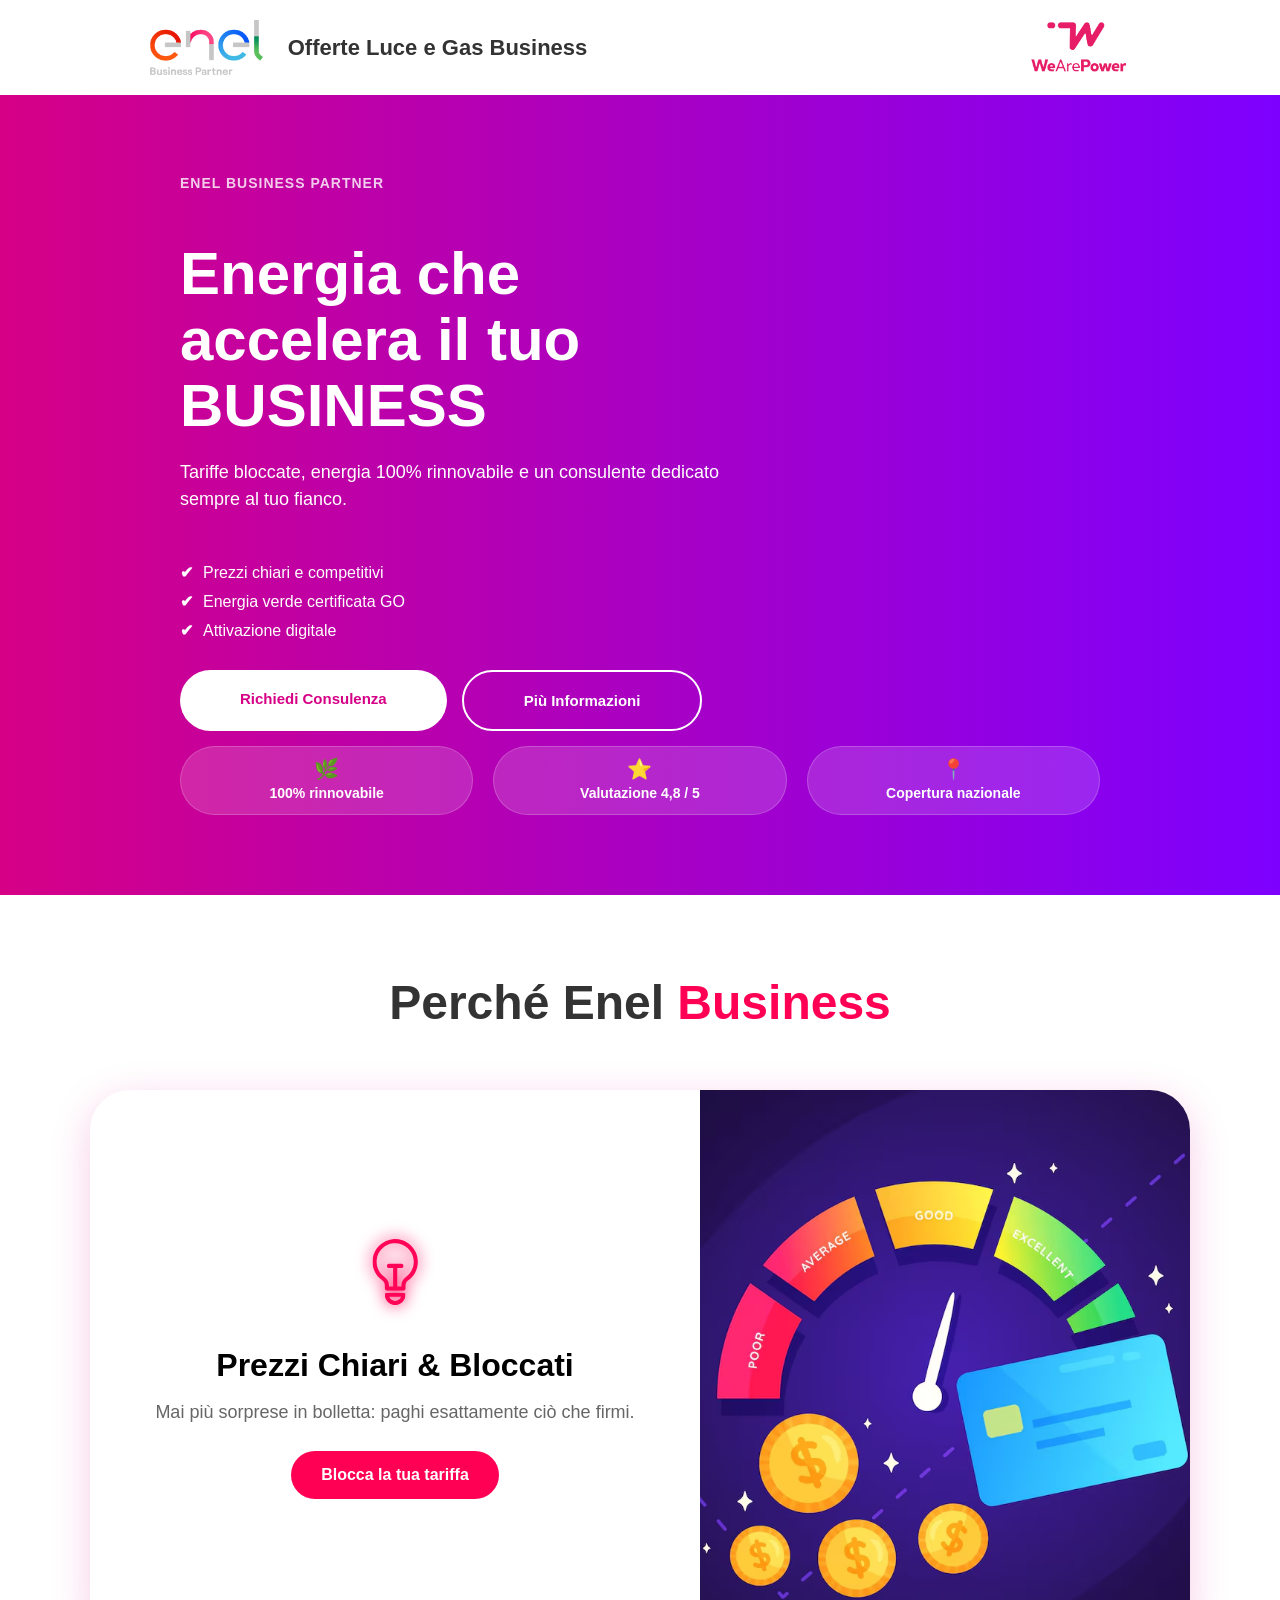
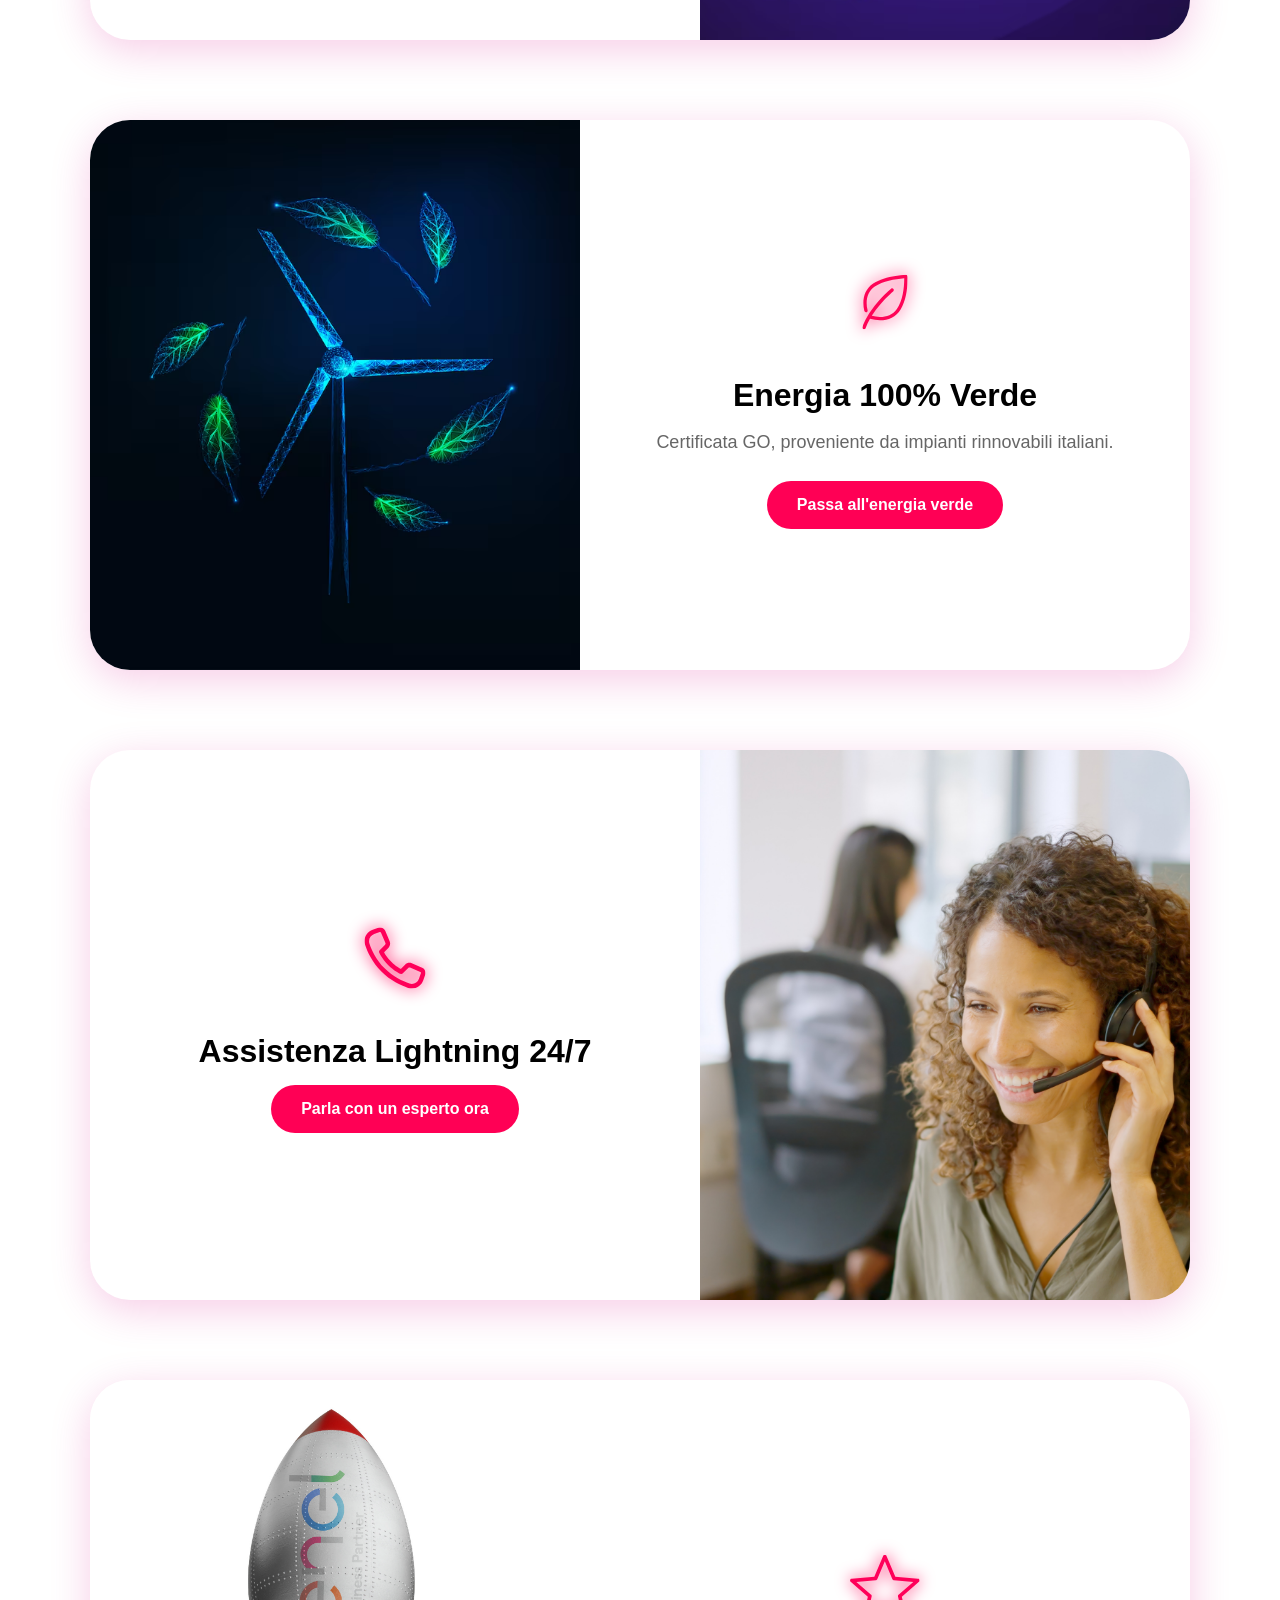
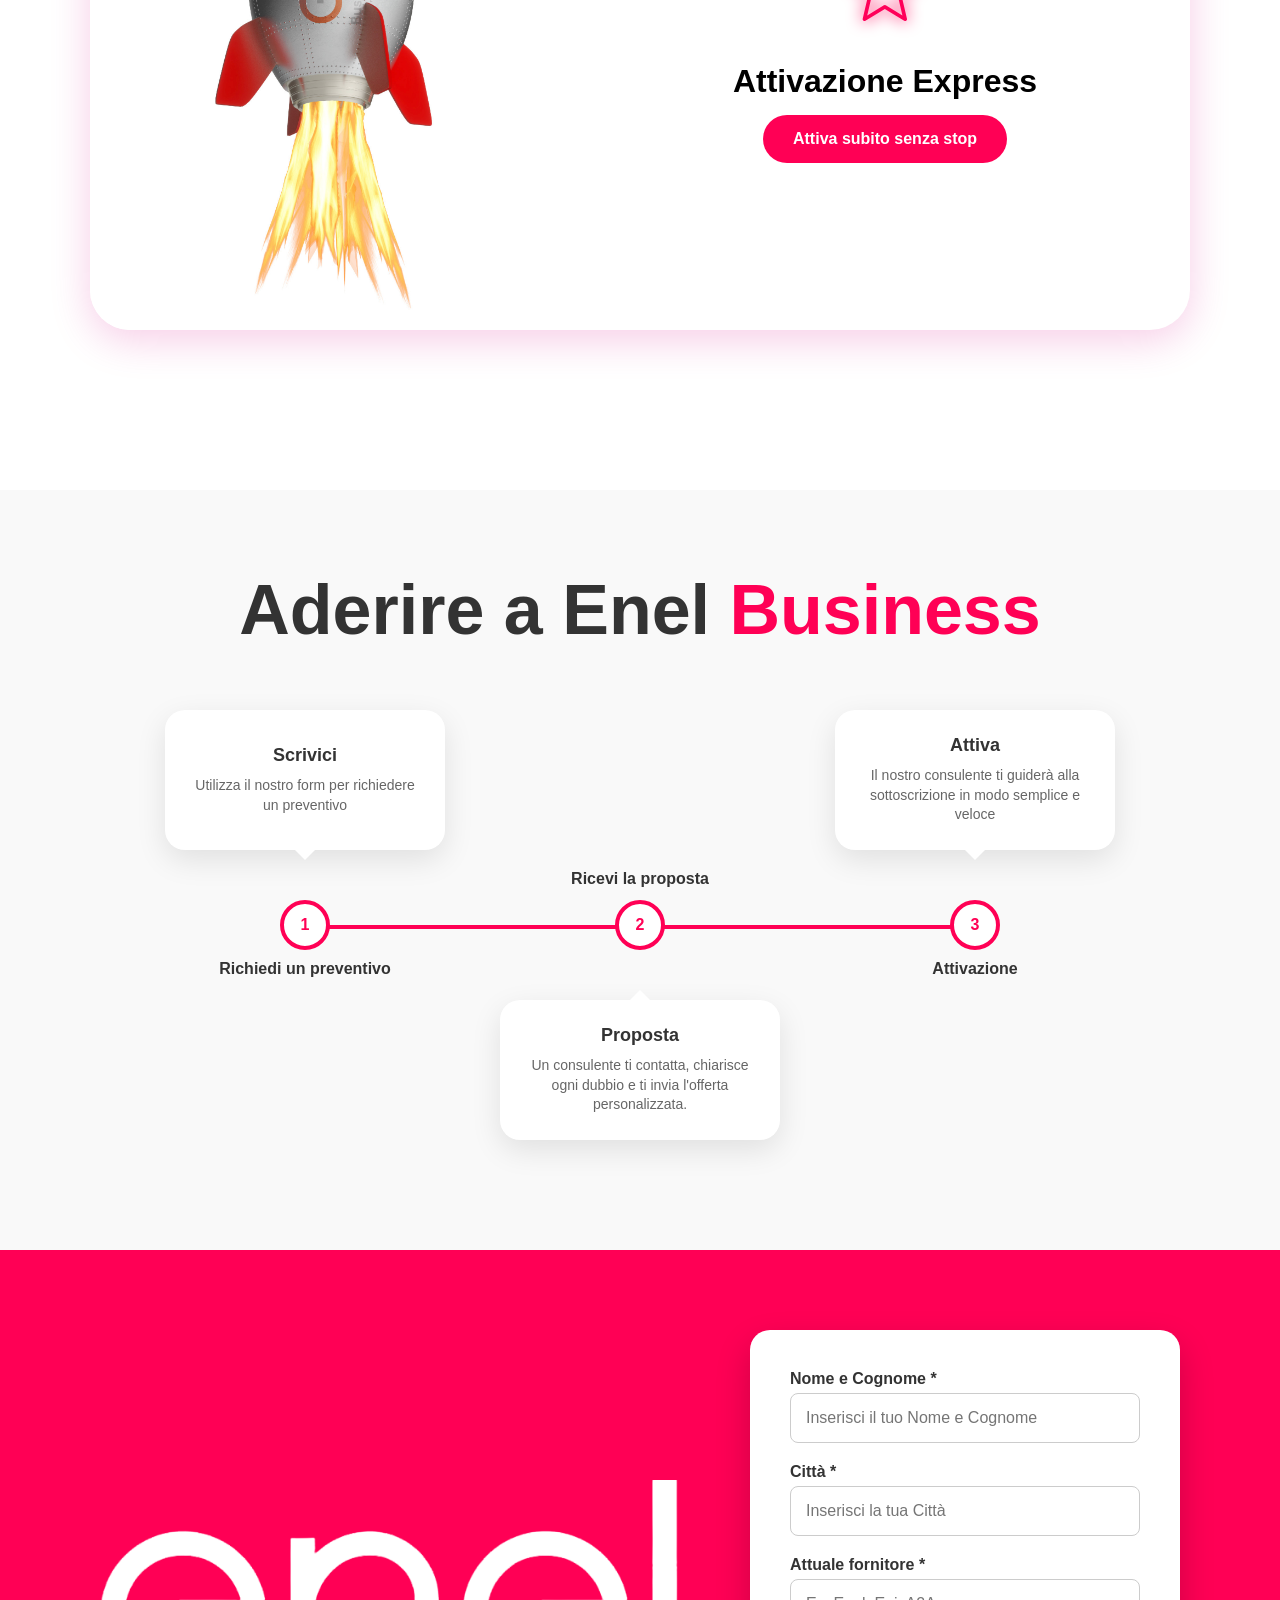
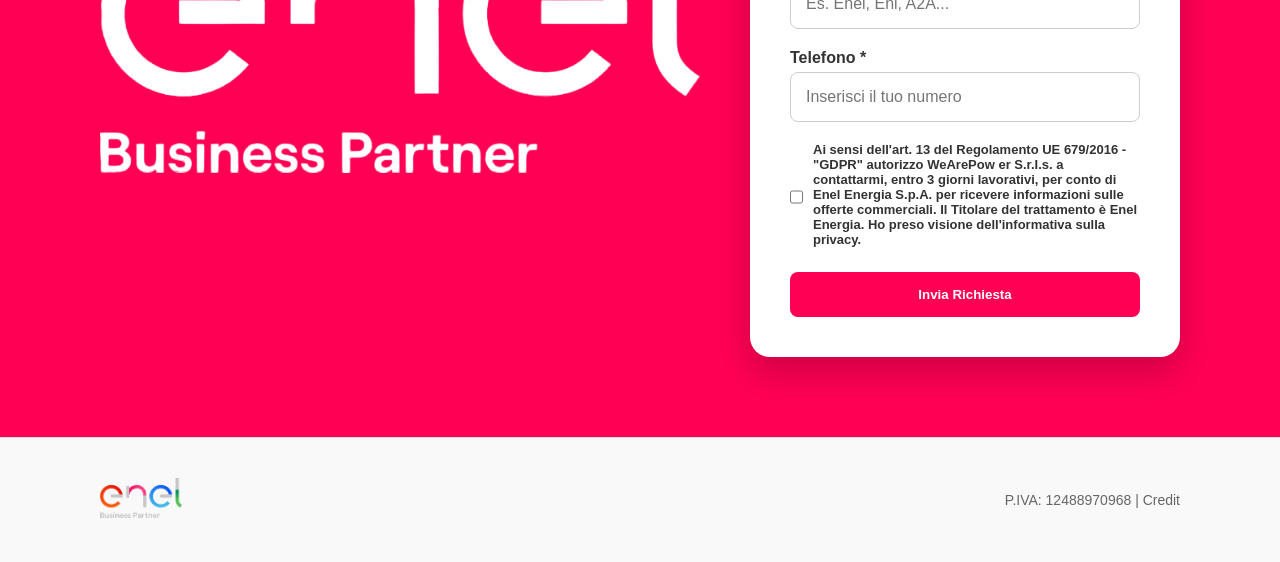
==== index.html @ c1778f5c "Add files via upload" ====
<!DOCTYPE html>
<html lang="it">
<head>
    <meta charset="UTF-8">
    <meta name="viewport" content="width=device-width, initial-scale=1.0">
    <title>Enel Business Partner</title>
    <link rel="stylesheet" href="style.css">
    <link href="https://unpkg.com/aos@2.3.1/dist/aos.css" rel="stylesheet">
</head>
<body>

   <header class="header">
    <div class="logo-container">
        <img src="logo.png" alt="Enel Business Partner" class="logo-img">
        <span class="logo-text">Offerte Luce e Gas Business</span>
    </div>

<div class="logo-right">
        <img src="logo2.png" class="logo-img" alt="Logo 2">
    </div>
</header>

    <main>
       <section class="hero">
        <div class="hero-content">
            <span class="subtitle">ENEL BUSINESS PARTNER</span>
            <h1>Energia che<br>accelera il tuo<br>BUSINESS</h1>
            <p>Tariffe bloccate, energia 100% rinnovabile e un consulente dedicato sempre al tuo fianco.</p>
            
            <ul class="features">
                <li>Prezzi chiari e competitivi</li>
                <li>Energia verde certificata GO</li>
                <li>Attivazione digitale</li>
            </ul>

            <div class="cta-buttons">
                <a href="#contatti" class="btn-primary">Richiedi Consulenza</a>
                <a href="#perche-enel" class="btn-secondary">Più Informazioni</a>
            </div>
        </div>

         <div class="info-bar">
    <div class="info-item">
        <span class="icon">🌿</span> <!-- Sostituisci con l'icona corretta -->
        <p>100% rinnovabile</p>
    </div>
    <div class="info-item">
        <span class="icon">⭐</span>
        <p>Valutazione 4,8 / 5</p>
    </div>
    <div class="info-item">
        <span class="icon">📍</span>
        <p>Copertura nazionale</p>
    </div>
</div>
</section>

<section class="features-section" id="perche-enel" data-aos="fade-right">
    <h2>Perché Enel <span class="pink-text">Business</span></h2>

    <!-- Esempio di un blocco -->
    <div class="feature-card" data-aos="fade-right">
        <div class="feature-text">
          <div class="icon-wrapper">
    <img src="lampadina.svg" alt="Icona lampadina" class="feature-icon">
   </div>
            <h3>Prezzi Chiari & Bloccati</h3>
            <p>Mai più sorprese in bolletta: paghi esattamente ciò che firmi.</p>
            <a href="#contatti" class="btn-card">Blocca la tua tariffa</a>
        </div>
        <div class="feature-image">
            <img src="tachimetro.png" alt="Grafico performance">
        </div>
    </div>
    
    <!-- Per il secondo blocco, aggiungi la classe 'reverse' per invertire -->
    <div class="feature-card reverse" data-aos="fade-left">
        
    <div class="feature-text">
            <div class="icon-wrapper">
    <img src="foglia.svg" alt="Icona" class="feature-icon">
</div>
            <h3>Energia 100% Verde</h3>
            <p>Certificata GO, proveniente da impianti rinnovabili italiani.</p>
            <a href="#contatti" class="btn-card">Passa all'energia verde</a>
        </div>
        <div class="feature-image">
            <img src="ventola.png" alt="Descrizione">
        </div>
    </div>

 <div class="feature-card" data-aos="fade-right">
        <div class="feature-text">
            <div class="icon-wrapper">
    <img src="telefono.svg" alt="Icona" class="feature-icon">
</div>
            <h3>Assistenza Lightning 24/7</h3>
            <a href="#contatti" class="btn-card">Parla con un esperto ora</a>
        </div>
        <div class="feature-image">
            <img src="assistenza.png" alt="Descrizione">
        </div>
    </div>


 <div class="feature-card reverse" data-aos="fade-left">
        
    <div class="feature-text">
            <div class="icon-wrapper">
    <img src="stella.svg" alt="Icona" class="feature-icon">
</div>
            <h3>Attivazione Express</h3>
            <a href="#contatti" class="btn-card">Attiva subito senza stop</a>
        </div>
        <div class="feature-image">
            <img src="razzo.png" alt="Descrizione">
        </div>
    </div>

</section>

<section class="process-section">
    <h2>Aderire a Enel <span class="pink-text">Business</span></h2>
    
    <div class="process-container">
        <!-- La linea rossa -->
        <div class="process-line"></div>
        
        <!-- I 3 Step -->
        <div class="steps-wrapper">
            <!-- Step 1 -->
            <div class="step-col">
                <div class="box box-1">
                    <h3>Scrivici</h3>
                    <p>Utilizza il nostro form per richiedere un preventivo</p>
                    <div class="arrow-down"></div>
                </div>
                <div class="step">1</div>
                <p class="step-label">Richiedi un preventivo</p>
            </div>
            <!-- Step 2 -->
            <div class="step-col">
                <p class="step-label">Ricevi la proposta</p>
                <div class="step">2</div>
                <div class="box box-2">
                    <h3>Proposta</h3>
                    <p>Un consulente ti contatta, chiarisce ogni dubbio e ti invia l'offerta personalizzata.</p>
                    <div class="arrow-down"></div>
                </div>
            </div>
            <!-- Step 3 -->
            <div class="step-col">
                <div class="box box-3">
                    <h3>Attiva</h3>
                    <p>Il nostro consulente ti guiderà alla sottoscrizione in modo semplice e veloce</p>
                    <div class="arrow-down"></div>
                </div>
                <div class="step">3</div>
                <p class="step-label">Attivazione</p>
            </div>
        </div>
    </div>
</section>

<section class="contact-section" id="contatti">
    <div class="contact-container">
        <!-- Sinistra: Testo e Logo -->
        <div class="contact-left">
            <img src="logo.png" alt="Enel Business"> <!-- Usa il tuo file logo -->
        </div>

        <!-- Destra: Form -->   
        <div class="contact-right">
            <form id="contactForm">
            
                <label for="name">Nome e Cognome *</label>
<input type="text" id="name" name="nome_cognome" placeholder="Inserisci il tuo Nome e Cognome" 
       oninput="this.value = this.value.replace(/[^A-Za-zÀ-ÿ\s]/g, '')" required>

<label for="city">Città *</label>
<input type="text" id="city" name="citta" placeholder="Inserisci la tua Città" 
       oninput="this.value = this.value.replace(/[^A-Za-zÀ-ÿ\s]/g, '')" required>

<label for="provider">Attuale fornitore *</label>
<input type="text" id="provider" name="fornitore" placeholder="Es. Enel, Eni, A2A..." 
       oninput="this.value = this.value.replace(/[^A-Za-zÀ-ÿ0-9\s]/g, '')" required>

<label for="phone">Telefono *</label>   
<input type="tel" id="phone" name="telefono" placeholder="Inserisci il tuo numero" maxlength="10" 
       oninput="this.value = this.value.replace(/[^0-9]/g, '')" required>
      
        

                <div class="checkbox-group">
                    <input type="checkbox" id="privacy" required>
                    <label for="privacy">
                        Ai sensi dell'art. 13 del Regolamento UE 679/2016 - "GDPR" autorizzo WeArePow  er
S.r.I.s. a contattarmi, entro 3 giorni lavorativi, per conto di Enel Energia S.p.A. per ricevere informazioni sulle offerte commerciali. Il Titolare del trattamento è Enel
Energia. Ho preso visione dell'informativa sulla privacy. 
           
                    </label>
                </div>

                <button type="submit" class="btn-submit">Invia Richiesta</button>
            </form>
        </div>
    </div>
</section>

<footer class="footer">
    <div class="footer-container">
        <!-- Logo a sinistra -->
        <div class="footer-left">
            <img src="logo.png" alt="Enel Business Partner" class="footer-logo">
        </div>

        <!-- Partita IVA e Social a destra -->
        <div class="footer-right">
            <span class="p-iva">P.IVA: 12488970968 | Credit</span>
            
        </div>
    </div>
</footer>
    </main>

<script src="https://unpkg.com/aos@2.3.1/dist/aos.js"></script>
<script>
  AOS.init({
    duration: 1000, // durata dell'animazione
    once: true      // anima solo una volta mentre scendi
  });
</script>

<script>
    document.getElementById('contactForm').addEventListener('submit', function(e) {
        e.preventDefault(); // Blocca l'invio standard del browser

        const formData = new FormData(this);
        const data = Object.fromEntries(formData.entries());

        // Invia i dati a Zapier
        fetch('https://hooks.zapier.com/hooks/catch/12462472/4ujt0zd/', {
            method: 'POST',
            body: JSON.stringify(data)
        })
        .then(() => {
            // Reindirizza alla pagina di ringraziamento dopo l'invio
            window.location.href = "thank-you.html";
        })
        .catch(error => console.error('Errore:', error));
    });
</script>

</body>
</html>
---- style.css ----
/* Reset di base */
* {
    margin: 0;
    padding: 0;
    box-sizing: border-box;
}

body {
    font-family: 'Segoe UI', Arial, sans-serif; /* Un font simile a quello standard */
    color: #ffffff;
    background-color: #fff;
    overflow-x: hidden;
    width: 100%;
}

@media (max-width: 1024px) {
    .header {
        padding: 20px 40px !important;
    }
    .hero {
        padding: 60px 40px !important;
    }
}

.header {
    width: 100%;
    padding: 20px 150px;
    background-color: #fff;
    display: flex;
    justify-content: space-between;
    align-items: center;
}



.logo-container {
    display: flex;
    align-items: center; /* Allinea verticalmente logo e testo */
    gap: 15px;           /* Spazio tra logo e scritta */
}

.logo-right {
    height: 55px;
}

.logo-right img {
    height: 100%;
    width: auto;
}

.logo-img {
    height: 55px;        /* Aumentato per rendere il logo più grande */
    width: auto;
}

.logo-text {
    font-size: 22px;     /* Dimensione per la scritta "Offerte Luce e Gas Business" */
    font-weight: 600;
    color: #333;
    font-family: sans-serif;
    padding-left: 10px;
}

/* Sezione Hero */
.hero {
    /* Gradiente con colori più definiti per far risaltare lo scorrimento */
    background: linear-gradient(90deg, #d60086, #7d00ff, #d60086);
    background-size: 200% 100%; /* Allunghiamo lo sfondo orizzontalmente */
    
    /* Animazione più lenta e fluida per un effetto professionale */
    animation: gradientFlow 5s linear infinite;
    
    padding: 80px 180px;
    min-height: 80vh;
    display: flex;
    flex-direction: column;
    justify-content: center;
}

@keyframes gradientFlow {
    0% { background-position: 0% 0%; }
    100% { background-position: 200% 0%; }
}

.hero-content {
    max-width: 600px; /* Aumenta un po' il limite del testo */
    width: 100%;
}

.subtitle {
    font-size: 14px;
    font-weight: bold;
    letter-spacing: 1px;
    margin-bottom: 20px;
    display: block;

    color: transparent; /* Rende il colore del testo invisibile */
    background: rgba(255, 255, 255, 0.8); /* Un bianco semi-trasparente */
    -webkit-background-clip: text; /* Ritaglia lo sfondo sulla forma del testo */
    background-clip: text;
}

h1 {
    margin-top: 50px;
    font-size: 60px;
    line-height: 1.1;
    margin-bottom: 20px;
}

.hero p {
    font-size: 18px;
    margin-bottom: 30px;
    line-height: 1.5;
}

/* Lista caratteristiche */
.features {
    margin-top: 50px;
    list-style: none;
    margin-bottom: 40px;
}

.features li {
    font-size: 16px;
    margin-bottom: 10px;
    display: flex;
    align-items: center;
}

.features li::before {
    content: "✔";
    margin-right: 10px;
    font-weight: bold;
}

/* Bottoni */
.cta-buttons {
    display: flex;
    gap: 15px;
}

.btn-primary, .btn-secondary {
    margin-top: -10px;
    padding: 20px 60px;
    border-radius: 50px;
    border: none;
    font-size: 15px;
    font-weight: bold;
    cursor: pointer;
    transition: background 0.3s;
}

.btn-primary {
    display: inline-block;        /* Fondamentale per i link trasformati in bottoni */
    text-decoration: none;        /* Rimuove la sottolineatura blu */
    text-align: center;
    background-color: #fff;
    color: #d60086;
}

.btn-secondary {
    display: inline-block; /* Fondamentale per far funzionare il padding */
    text-decoration: none; /* Rimuove la sottolineatura */
    text-align: center;
    /* Manteniamo i tuoi stili originali */
    background-color: transparent;
    border: 2px solid #fff;
    color: #fff;
    padding: 20px 60px;
    border-radius: 50px;
    font-weight: bold;
    cursor: pointer;
    transition: background 0.3s;
}

.btn-primary:hover { background-color: #f0f0f0; }
.btn-secondary:hover { background-color: rgba(255,255,255,0.1); }

.info-bar {
    display: flex;
    gap: 20px;
    margin-top: 15px;
    width: 100%; 
    max-width: 1500px; /* Questo definisce la larghezza massima dei box */
    opacity: 0; /* Serve per evitare che appaia un istante prima dell'animazione */
    animation: slideUp 1.5s ease-out 0.10s forwards;
}

.info-item {
    background: rgba(255, 255, 255, 0.15);
    border-radius: 50px;
    padding: 10px 25px;
    flex: 1; 
    
    /* MODIFICA CHIAVE: imposta flex in colonna per mettere icona sopra testo */
    display: flex;
    flex-direction: column; 
    justify-content: center;
    align-items: center;
    
    gap: 2px; /* Spazio tra icona e testo */
    border: 1px solid rgba(255, 255, 255, 0.2);
    transition: background 0.3s ease;
}

.info-item .icon {
    font-size: 20px;
    margin-bottom: 0; /* Rimuoviamo il margine inferiore */
}

.info-item p {
    font-size: 14px;
    font-weight: 600;
    margin: 0;
    text-align: center; /* Assicura che il testo sia centrato */
    white-space: nowrap;
}

.features-section {
    padding: 80px 20px;
    background-color: #ffffff;
    display: flex;
    flex-direction: column;
    align-items: center;
}

.features-section h2 {
    font-size: 48px;
    margin-bottom: 60px;
    color: #333333;
}

.pink-text {
    color: #ff0055;
}

.feature-card {
    display: flex;
    flex-direction: row;
    height: 550px; /* Altezza minima, non fissa */
    width: 90%;
    max-width: 1100px;
    margin: 0 auto 80px auto;
    background: #fff;
    border-radius: 40px;
    overflow: hidden;
    box-shadow: 0 10px 40px rgba(214, 0, 134, 0.2);
}

.feature-text {
    flex: 1; /* Entrambi i lati avranno lo stesso peso */
    padding: 60px;
    display: flex;
    flex-direction: column;
    justify-content: center;
    align-items: center;
    text-align: center;
}

.feature-text h3 {
    font-size: 32px;
    margin: 15px 0;
    color: #000;
}

.feature-text p {
    font-size: 18px;
    color: #666;
    margin-bottom: 25px;
    line-height: 1.5;
}

.feature-image {
    flex: 1; /* Entrambi i lati avranno lo stesso peso */
    background-color: #1a0b52;
    display: flex;
    align-items: center;
    justify-content: center;
    overflow: hidden; /* Fondamentale per mantenere la forma della card */
}

.icon-wrapper {
    display: flex;
    justify-content: center;
    margin-bottom: 20px;
    width: 100%;
}

.feature-icon {
    width: 80px !important;
    height: 80px !important;
    
    /* Applichiamo colore fucsia e ombra fucsia NELLA STESSA RIGA */
    filter: invert(15%) sepia(96%) saturate(6871%) hue-rotate(334deg) brightness(101%) contrast(105%) drop-shadow(0 0 8px #ff0055) !important;
    
    border: none !important;
    background: transparent !important;
}

/* --- Rimuovi .icon-glow dal CSS e dall'HTML se lo stavi usando come contenitore --- */

.feature-image img {
    width: 100%;
    height: 100%;
    object-fit: cover;
}

.btn-card {
    display: inline-block;        /* Fondamentale */
    text-decoration: none;        /* Rimuove la sottolineatura */
    text-align: center;
    cursor: pointer;
    position: relative;
    overflow: hidden; /* Fondamentale: nasconde la luce quando esce dal bottone */
    background-color: #ff0055;
    color: white;
    border: none;
    padding: 15px 30px;
    border-radius: 50px;
    font-weight: bold;
    cursor: pointer;
    transition: transform 0.2s;
}

/* Creiamo la "striscia" di luce */
.btn-card::after {
    content: '';
    position: absolute;
    top: 0;
    left: -100%; /* Inizia fuori a sinistra */
    width: 50%;
    height: 100%;
    background: linear-gradient(90deg, transparent, rgba(255,255,255,0.4), transparent);
    animation: shine 3s infinite; /* L'animazione dura 3 secondi e si ripete */
}

@keyframes shine {
    0% { left: -100%; }
    100% { left: 150%; } /* Finisce fuori a destra */
}

.feature-card.reverse {
    flex-direction: row-reverse;
}

.feature-card.reverse .feature-text {
    align-items: center; /* Mantiene la centratura del testo */
}

.process-section { 
    padding: 80px 20px 150px 20px; /* Il terzo valore (150px) è il padding inferiore */
    text-align: center;
    background-color: #f9f9f9;
}

.process-section h2 {
    font-size: 70px;
    margin-bottom: 60px;
    color: #333333;
}

.process-container { 
    max-width: 1000px; 
    margin: 200px auto 100px auto; 
    position: relative;
}

.steps-wrapper { 
    display: flex; 
    justify-content: space-between; 
    align-items: center; 
    position: relative; 
    height: 150px; 
    padding: 0 0px;
}

.steps-wrapper::before {
    content: "";
    position: absolute;
    top: 75px; /* Metà dell'altezza di 150px */
    left: 150px; 
    right: 150px;
    height: 4px;
    background: #ff0055;
    z-index: 0; 
}

.step-col { 
    position: relative; 
    display: flex; 
    flex-direction: column; 
    align-items: center; 
    justify-content: center;
    width: 33%; /* Distribuzione equa */
}

/* Cerchi sempre centrati */
.step { 
    width: 50px; height: 50px; 
    background: #fff; 
    border: 4px solid #ff0055; 
    border-radius: 50%; color: #ff0055; 
    display: flex; align-items: center; justify-content: center; 
    z-index: 2; 
    font-weight: bold;
}

/* Etichette posizionate in modo assoluto */
.step-label { 
    position: absolute;
    top: 60px; /* Sotto il cerchio */
    width: 200px;
    color: #333; 
    font-weight: 600;
}

.step-col:nth-child(2) .step-label {
    top: -30px; /* Sopra il cerchio */
}

/* Box posizionati in modo assoluto */
.box { 
    position: absolute; 
    width: 280px;      /* Larghezza fissa uguale per tutti */
    min-height: 140px; /* Altezza minima uguale per tutti */
    background: #fff; 
    padding: 25px; 
    border-radius: 20px; 
    box-shadow: 0 10px 30px rgba(0,0,0,0.1);
    z-index: 1;
    display: flex;     /* Usiamo flex per gestire meglio il contenuto */
    flex-direction: column;
    justify-content: center;
}

/* Posizioni verticali box */
.step-col:nth-child(1) .box,  
.step-col:nth-child(3) .box { bottom: 100px; } /* Box sopra */
.step-col:nth-child(2) .box { top: 100px; }      /* Box sotto */

.box h3 { 
    color: #333; 
    margin-bottom: 10px; 
    font-size: 18px; 
    text-align: center; /* Centra il titolo */
}

.box p { 
    font-size: 14px; 
    color: #666; 
    line-height: 1.4; 
    text-align: center; /* Centra il paragrafo */
}

/* Freccette */
.arrow-down { 
    position: absolute; left: 50%; transform: translateX(-50%); 
    width: 0; height: 0; border-left: 10px solid transparent; 
    border-right: 10px solid transparent;
}
.step-col:nth-child(1) .arrow-down, .step-col:nth-child(3) .arrow-down { 
    bottom: -10px; border-top: 10px solid #fff; 
}
.step-col:nth-child(2) .arrow-down { 
    top: -10px; border-bottom: 10px solid #fff; 
}

.contact-section {
    background-color: #ff0055;
    padding: 80px 100px;
}

.contact-container {
    display: flex;
    justify-content: space-between;
    align-items: center;
    max-width: 1100px;
    margin: 0 auto;
    gap: 50px;
}

.contact-left {
    flex: 1;
}

.contact-left img {
    width: 600px;
    margin-bottom: 30px;
    filter: brightness(0) invert(1); /* Rende il logo bianco */
}

.contact-left h2 {
    font-size: 50px;
    color: #fff;
}

.contact-right {
    flex: 1;
    background: #fff;
    padding: 40px;
    border-radius: 20px;
    color: #333;
    /* Aggiungi questa riga per l'effetto tridimensionale */
    box-shadow: 0 15px 35px rgba(0, 0, 0, 0.2); 
}

/* Stili Form */
.contact-right input[type="text"], 
.contact-right input[type="tel"] {
    width: 100%;
    padding: 15px;
    margin-bottom: 20px;
    border: 1px solid #ccc;
    border-radius: 8px;
    font-size: 16px; /* Migliora la leggibilità su mobile */
}

.contact-right label { 
    display: block; 
    margin-bottom: 5px; 
    font-weight: 600; 
    color: #333;
}

.checkbox-group { display: flex; gap: 10px; font-size: 13px; margin-bottom: 20px; }

.btn-submit {
    width: 100%;
    padding: 15px;
    background-color: #ff0055;
    color: #fff;
    border: none;
    border-radius: 8px;
    font-weight: bold;
    cursor: pointer;
}

.footer {
    background-color: #f9f9f9; /* Lo stesso grigio della process-section */
    padding: 40px 100px;
    border-top: 1px solid #e0e0e0;
}

.footer-container {
    display: flex;
    justify-content: space-between;
    align-items: center;
    max-width: 1100px;
    margin: 0 auto;
}

.footer-logo {
    height: 40px; /* Dimensione contenuta per il footer */
    width: auto;
}

.footer-right {
    display: flex;
    align-items: center;
    gap: 30px; /* Spazio tra P.IVA e icone */
}

.p-iva {
    color: #666;
    font-size: 14px;
}

html {
    scroll-behavior: smooth;
}

@keyframes slideInLeft {
    0% {
        opacity: 0;
        transform: translateX(-50px); /* Parte 50px a sinistra rispetto alla sua posizione */
    }
    100% {
        opacity: 1;
        transform: translateX(0); /* Torna alla posizione originale */
    }
}

/* Applichiamo l'animazione alla sezione Hero */
.hero-content {
    animation: slideInLeft 1.5s ease-out forwards;
}

@keyframes slideUp {
    0% {
        opacity: 0;
        transform: translateY(30px);
    }
    100% {
        opacity: 1;
        transform: translateY(0);
    }
}
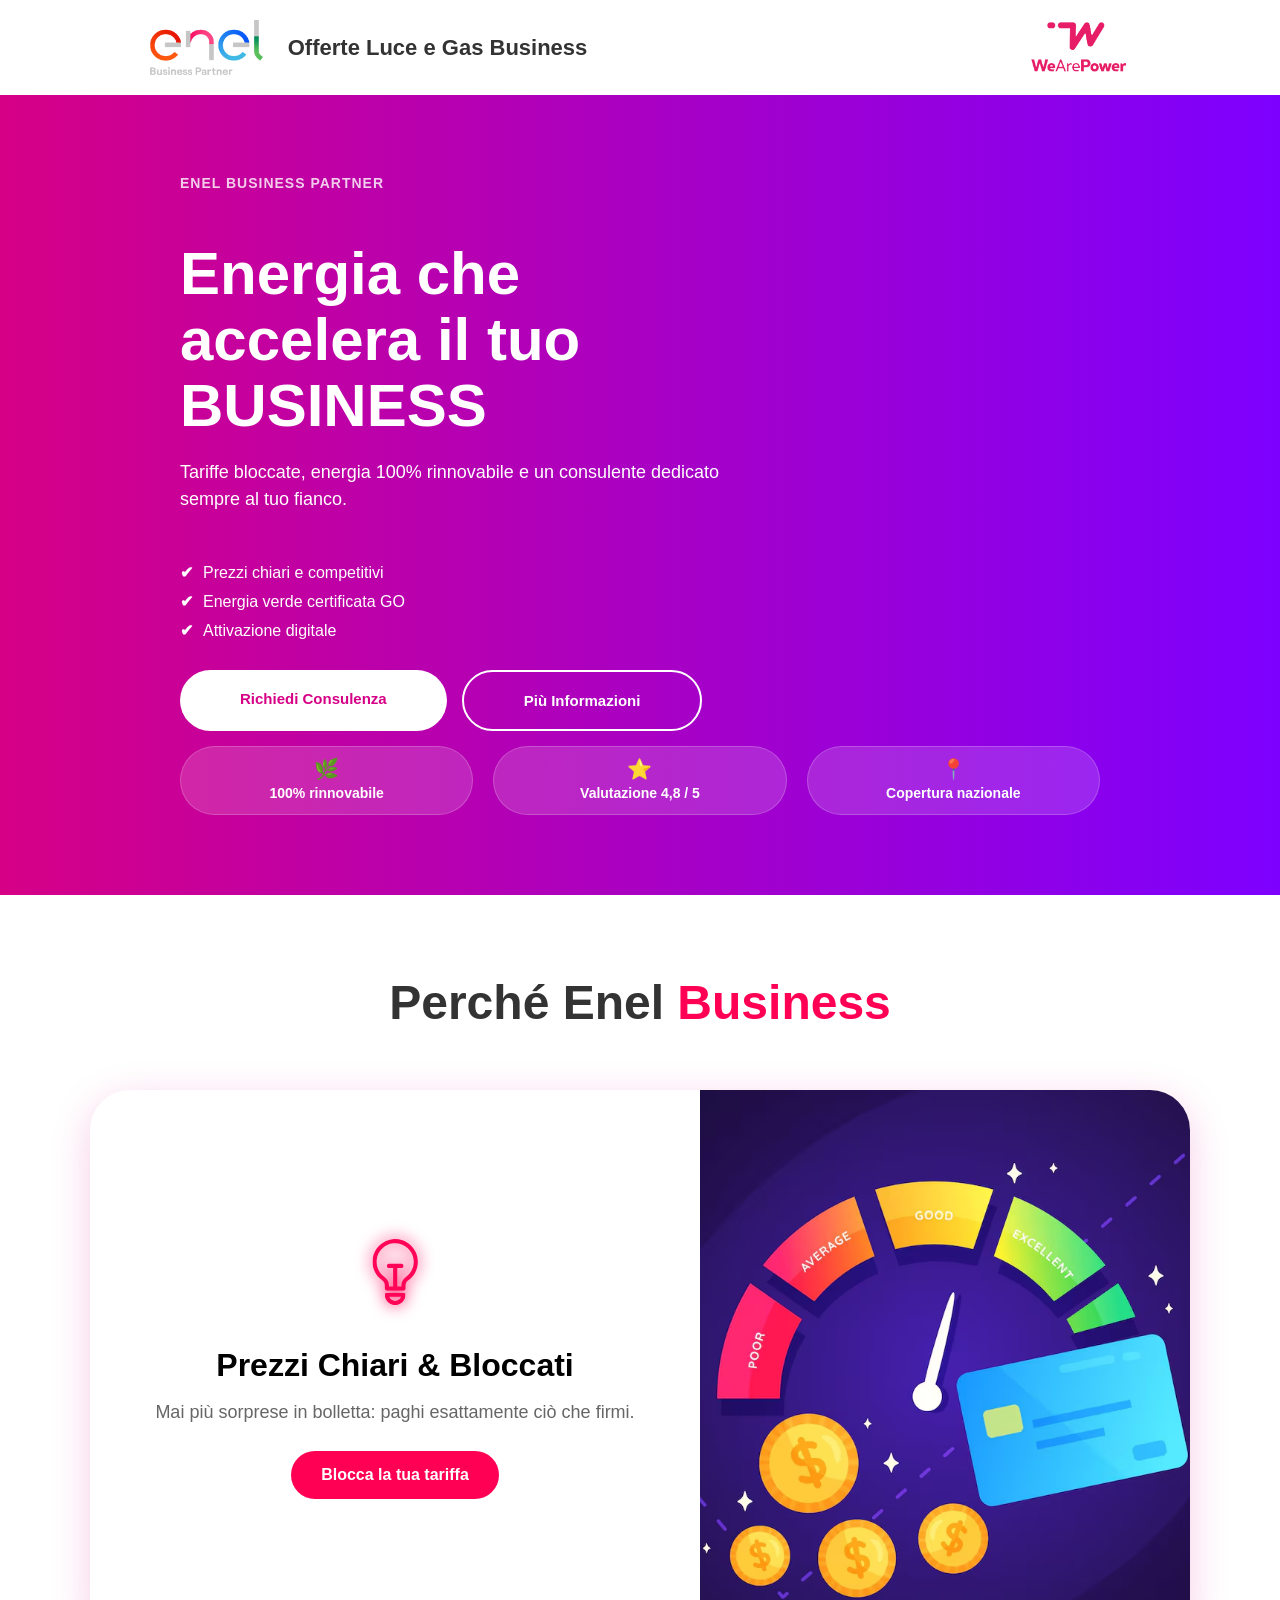
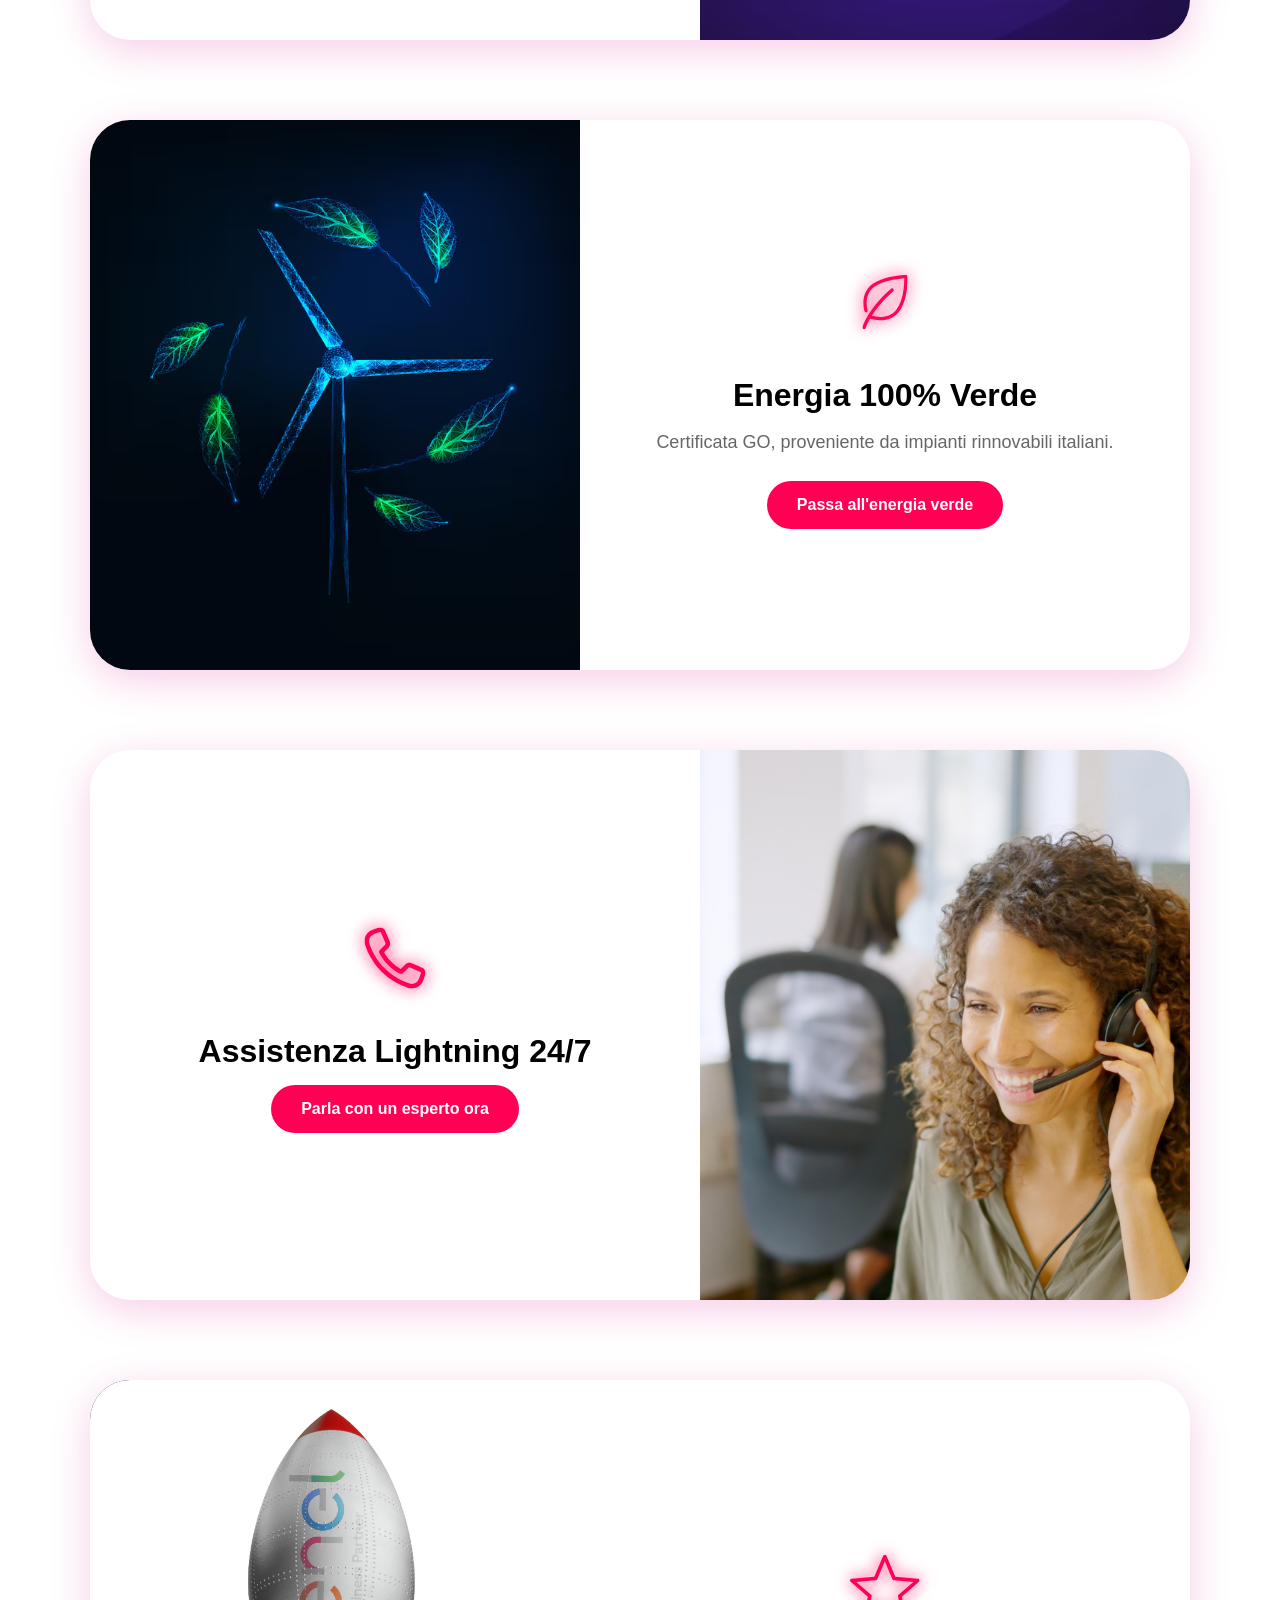
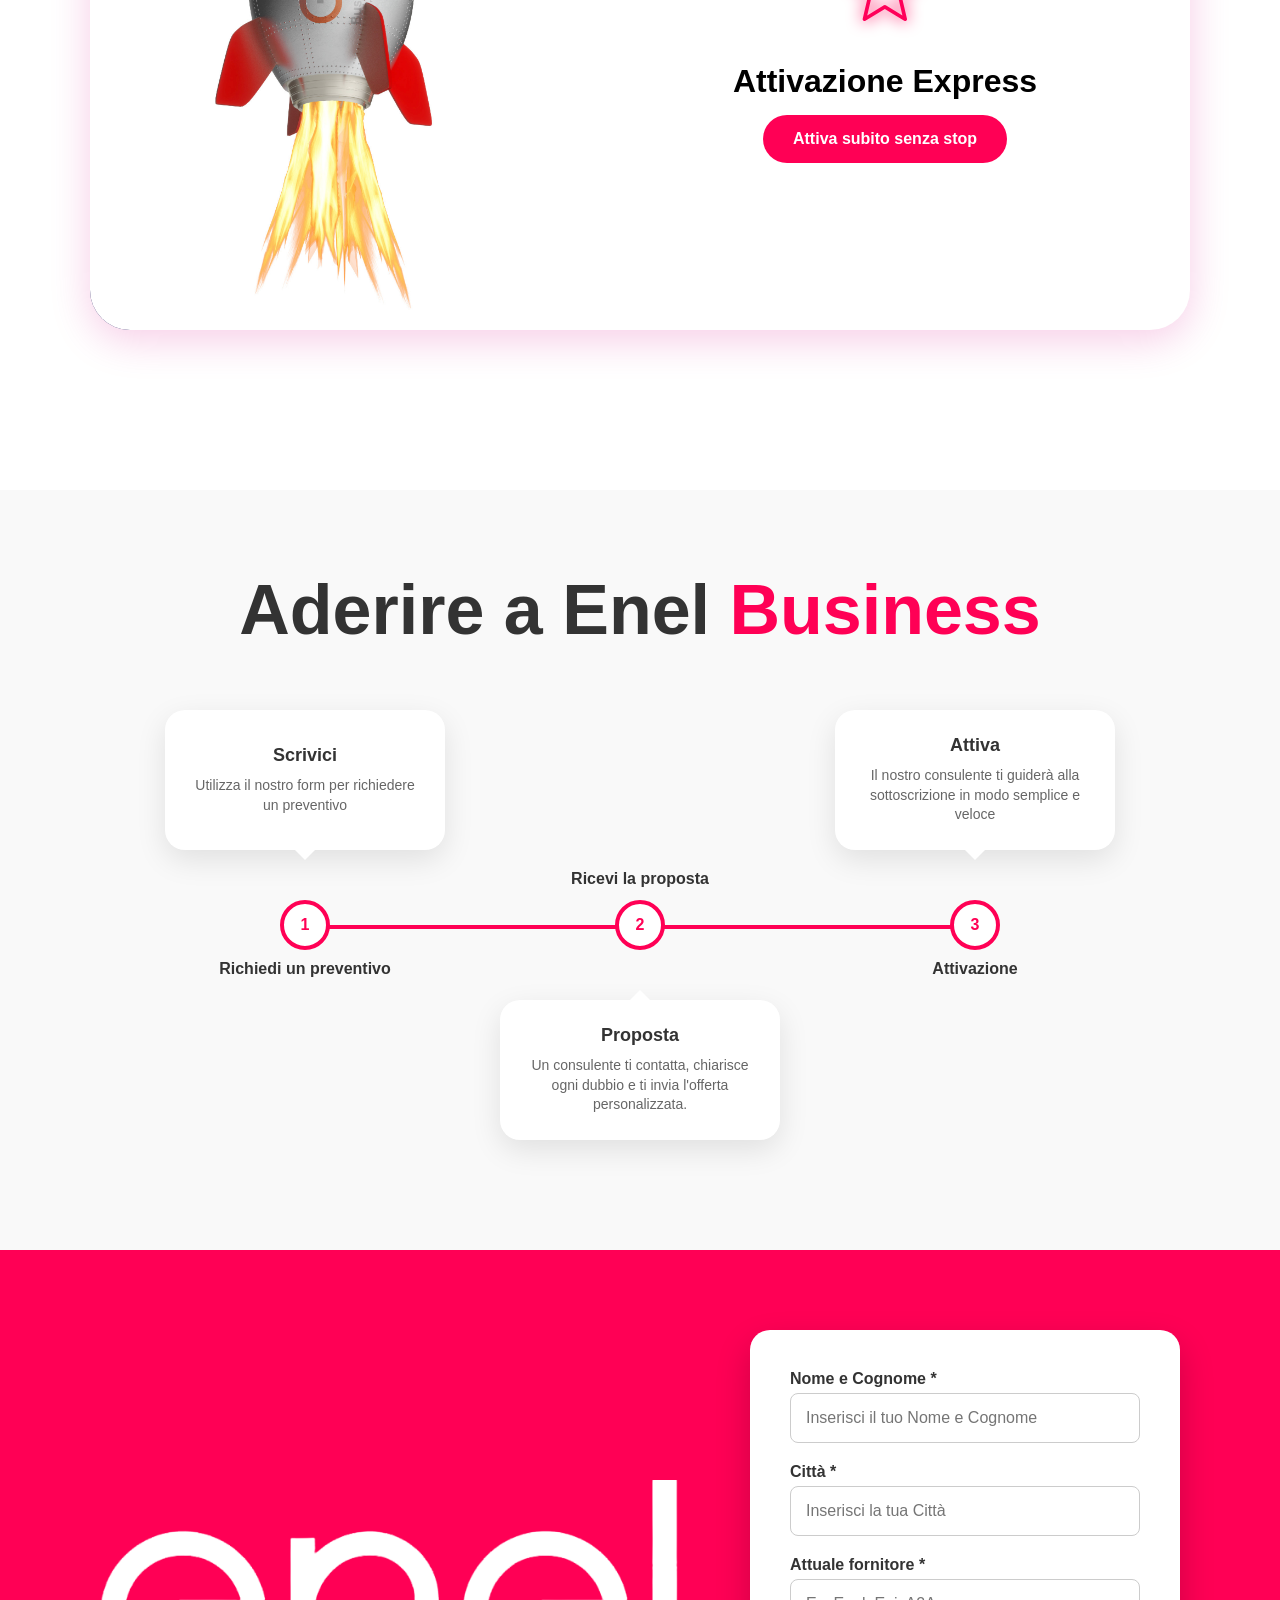
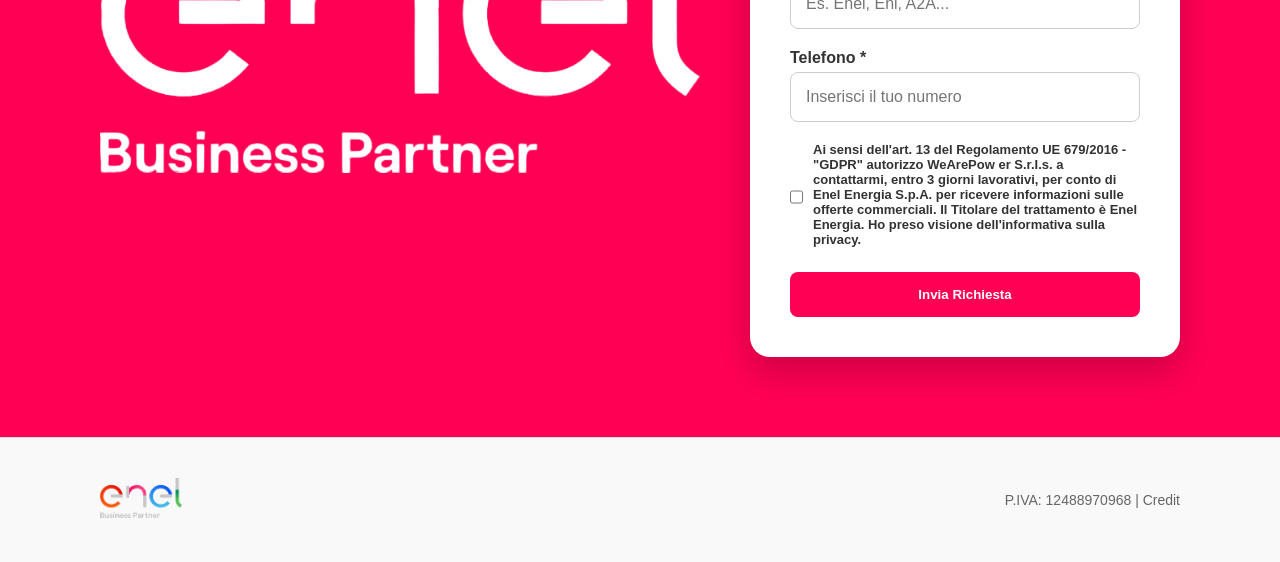
==== commit aede6619: "Update index.html" ====
--- a/index.html
+++ b/index.html
@@ -3,9 +3,34 @@
 <head>
     <meta charset="UTF-8">
     <meta name="viewport" content="width=device-width, initial-scale=1.0">
-    <title>Enel Business Partner</title>
+    
+    <!-- Titolo e descrizione per Google -->
+    <title>Offerte Luce e Gas Business - Enel Business Partner</title>
+    <meta name="description" content="Scopri le migliori offerte luce e gas business per la tua azienda. Tariffe bloccate, energia 100% rinnovabile e un consulente dedicato.">
+
+    <!-- Favicon (logo sulla scheda del browser) -->
+    <link rel="icon" type="image/png" href="favicon.png">
+
+    <!-- Open Graph per anteprime su WhatsApp, Facebook, LinkedIn -->
+    <meta property="og:title" content="Offerte Luce e Gas Business - Enel Business Partner">
+    <meta property="og:description" content="Tariffe bloccate, energia 100% rinnovabile e un consulente dedicato per il tuo business.">
+    <meta property="og:image" content="https://offertelucegasbusiness.it/favicon.png">
+    <meta property="og:type" content="website">
+
+    
+    <!-- I tuoi file esistenti -->
     <link rel="stylesheet" href="style.css">
     <link href="https://unpkg.com/aos@2.3.1/dist/aos.css" rel="stylesheet">
+    <meta name="robots" content="index, follow">
+
+    <script type="application/ld+json">
+{
+  "@context": "https://schema.org",
+  "@type": "Organization",
+  "url": "https://www.offertelucegasbusiness.it",
+  "logo": "https://www.offertelucegasbusiness.it/favicon.png"
+}
+</script>
 </head>
 <body>
 
@@ -252,4 +277,4 @@
 </script>
 
 </body>
-</html>+</html>
--- a/style.css
+++ b/style.css
@@ -594,4 +594,194 @@
         opacity: 1;
         transform: translateY(0);
     }
-}+}
+
+
+/* ========================================= */
+/* CORREZIONI RESPONSIVE PER SMARTPHONE      */
+/* ========================================= */
+
+@media (max-width: 768px) {
+    /* 1. Header e Logo */
+    .header {
+        padding: 15px 20px !important;
+        flex-direction: column;
+        gap: 15px;
+        text-align: center;
+    }
+
+    .logo-container {
+        justify-content: center;
+    }
+
+    /* 2. Sezione Hero */
+    .hero {
+        padding: 40px 20px !important;
+        min-height: auto;
+    }
+
+    h1 {
+        font-size: 36px !important;
+        margin-top: 20px;
+    }
+
+    .hero p {
+        font-size: 16px;
+    }
+
+    /* Bottoni della Hero in colonna per non farli tagliare */
+    .cta-buttons {
+        flex-direction: column;
+        gap: 10px;
+    }
+
+    .btn-primary, .btn-secondary {
+        padding: 15px 30px !important;
+        width: 100%;
+        text-align: center;
+    }
+
+    /* Info bar sotto la hero (trasformata in colonna) */
+    .info-bar {
+        flex-direction: column;
+        gap: 10px;
+    }
+
+    .info-item p {
+        white-space: normal !important; /* Permette al testo di andare a capo */
+    }
+
+    /* 3. Feature Cards (le sezioni alternate con immagini) */
+    .features-section h2 {
+        font-size: 32px !important;
+        text-align: center;
+        margin-bottom: 30px;
+    }
+
+    .feature-card, 
+    .feature-card.reverse {
+        flex-direction: column !important;
+        height: auto !important;
+        width: 100% !important;
+        margin-bottom: 40px;
+    }
+
+    .feature-text {
+        padding: 30px 20px;
+    }
+
+    .feature-text h3 {
+        font-size: 24px;
+    }
+
+    .feature-image {
+        height: 250px; /* Diamo un'altezza fissa all'immagine su mobile */
+    }
+
+  /* 4. Process Section (Corretta per smartphone) */
+    .process-section {
+        padding: 40px 15px;
+    }
+
+    .process-section h2 {
+        font-size: 36px !important;
+        margin-bottom: 20px;
+    }
+
+    .process-container {
+        margin: 10px auto;
+    }
+
+    .steps-wrapper {
+        flex-direction: column;
+        height: auto;
+        gap: 30px; /* Spazio tra un blocco e l'altro */
+    }
+
+    .steps-wrapper::before {
+        display: none; /* Nasconde la linea orizzontale */
+    }
+
+    .step-col {
+        width: 100% !important;
+        display: flex;
+        flex-direction: column;
+        align-items: center;
+        position: relative;
+    }
+
+    /* 1. Il cerchio con il numero va per primo */
+    .step {
+        position: relative !important;
+        order: 1;
+        margin-bottom: 5px;
+    }
+
+    /* 2. L'etichetta del testo va subito sotto al cerchio */
+    .step-label {
+        position: relative !important;
+        top: auto !important;
+        order: 2;
+        width: 100% !important;
+        text-align: center;
+        margin-bottom: 15px;
+        font-size: 16px;
+    }
+
+    /* 3. Il box bianco con la spiegazione chiude il blocco */
+    .step-col .box {
+        position: relative !important;
+        top: auto !important;
+        bottom: auto !important;
+        order: 3;
+        width: 100% !important;
+        margin-top: 0 !important;
+        min-height: auto;
+        box-shadow: 0 5px 20px rgba(0,0,0,0.08);
+    }
+
+    .arrow-down {
+        display: none; /* Nasconde le freccette */
+    }
+
+    /* 5. Sezione Contatti e Form */
+    .contact-section {
+        padding: 40px 20px;
+    }
+
+    .contact-container {
+        flex-direction: column;
+        gap: 30px;
+    }
+
+    .contact-left img {
+        width: 100% !important;
+        max-width: 250px;
+    }
+
+    .contact-left h2 {
+        font-size: 32px;
+        text-align: center;
+    }
+
+    .contact-right {
+        padding: 20px;
+        width: 100%;
+    }
+
+    /* 6. Footer */
+    .footer {
+        padding: 30px 20px;
+    }
+
+    .footer-container {
+        flex-direction: column;
+        gap: 20px;
+        text-align: center;
+    }
+
+    .footer-right {
+        flex-direction: column;
+        gap: 15px;
+    }
+}
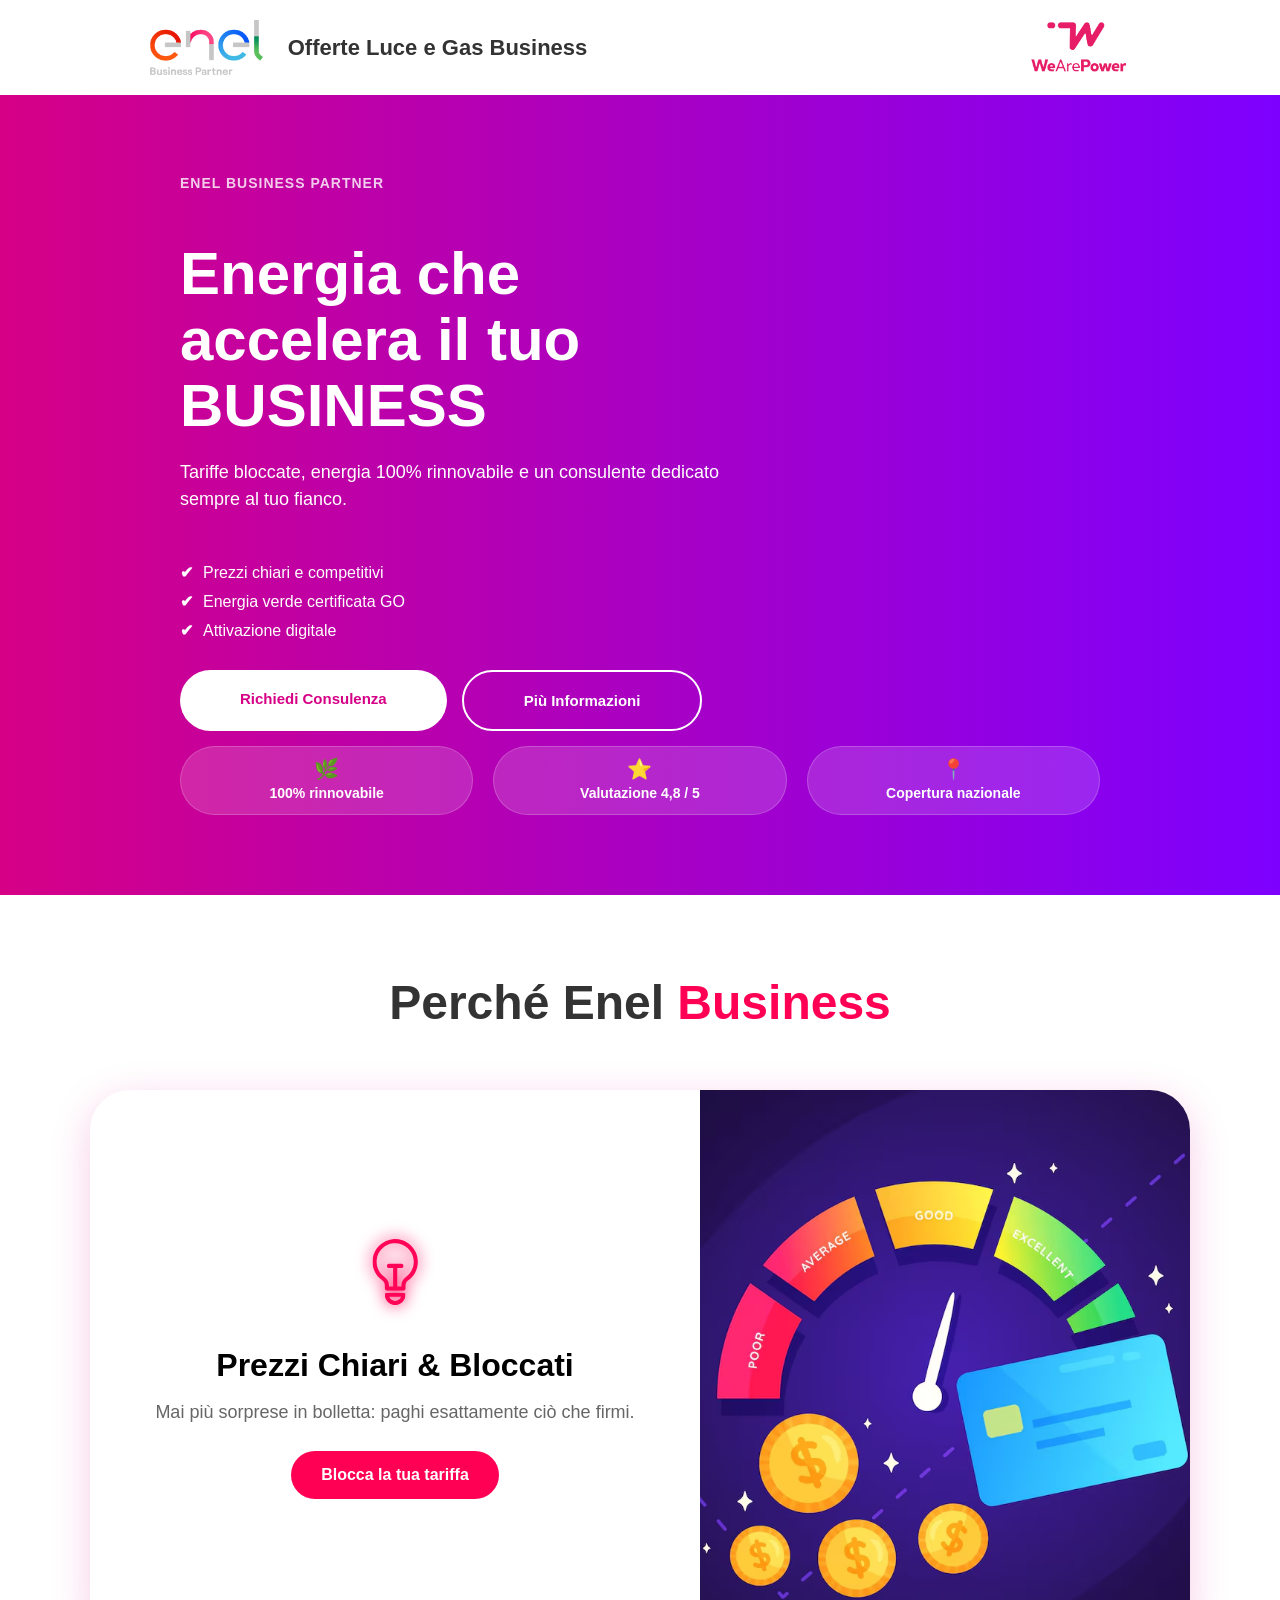
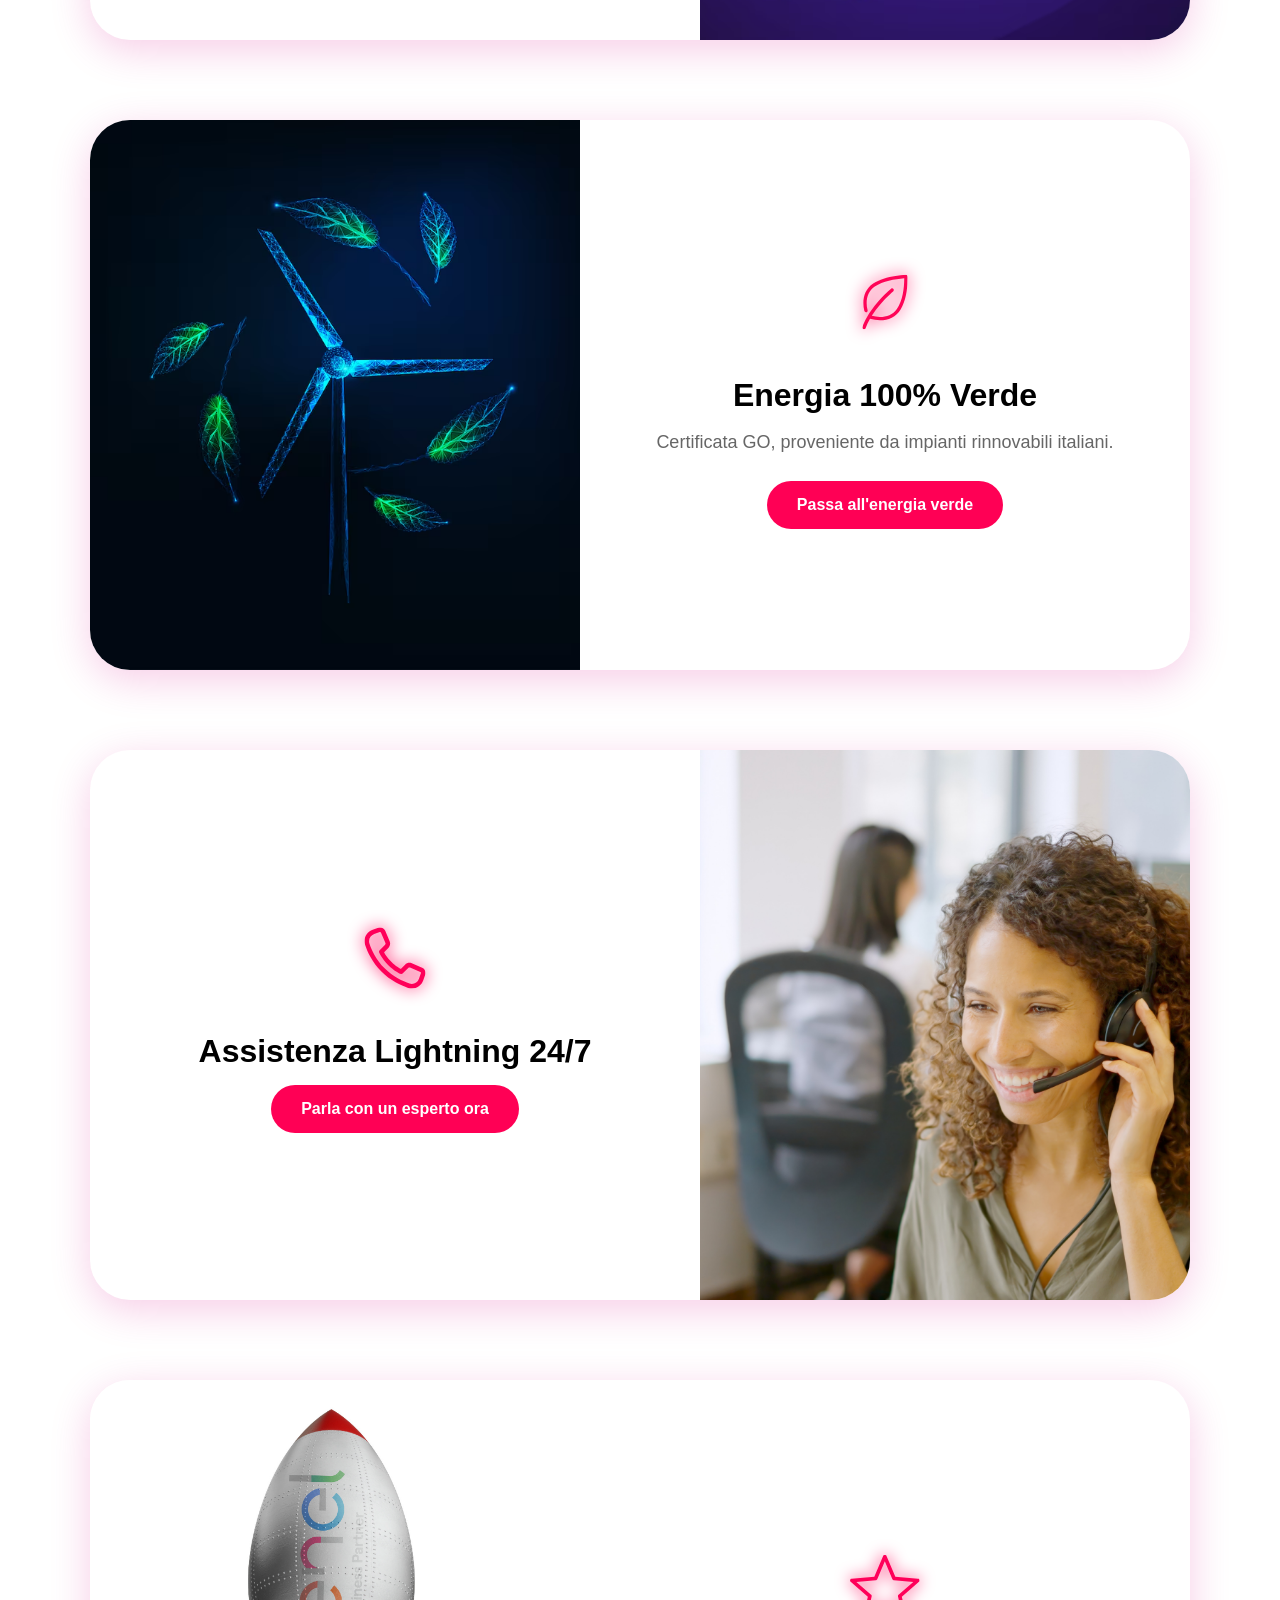
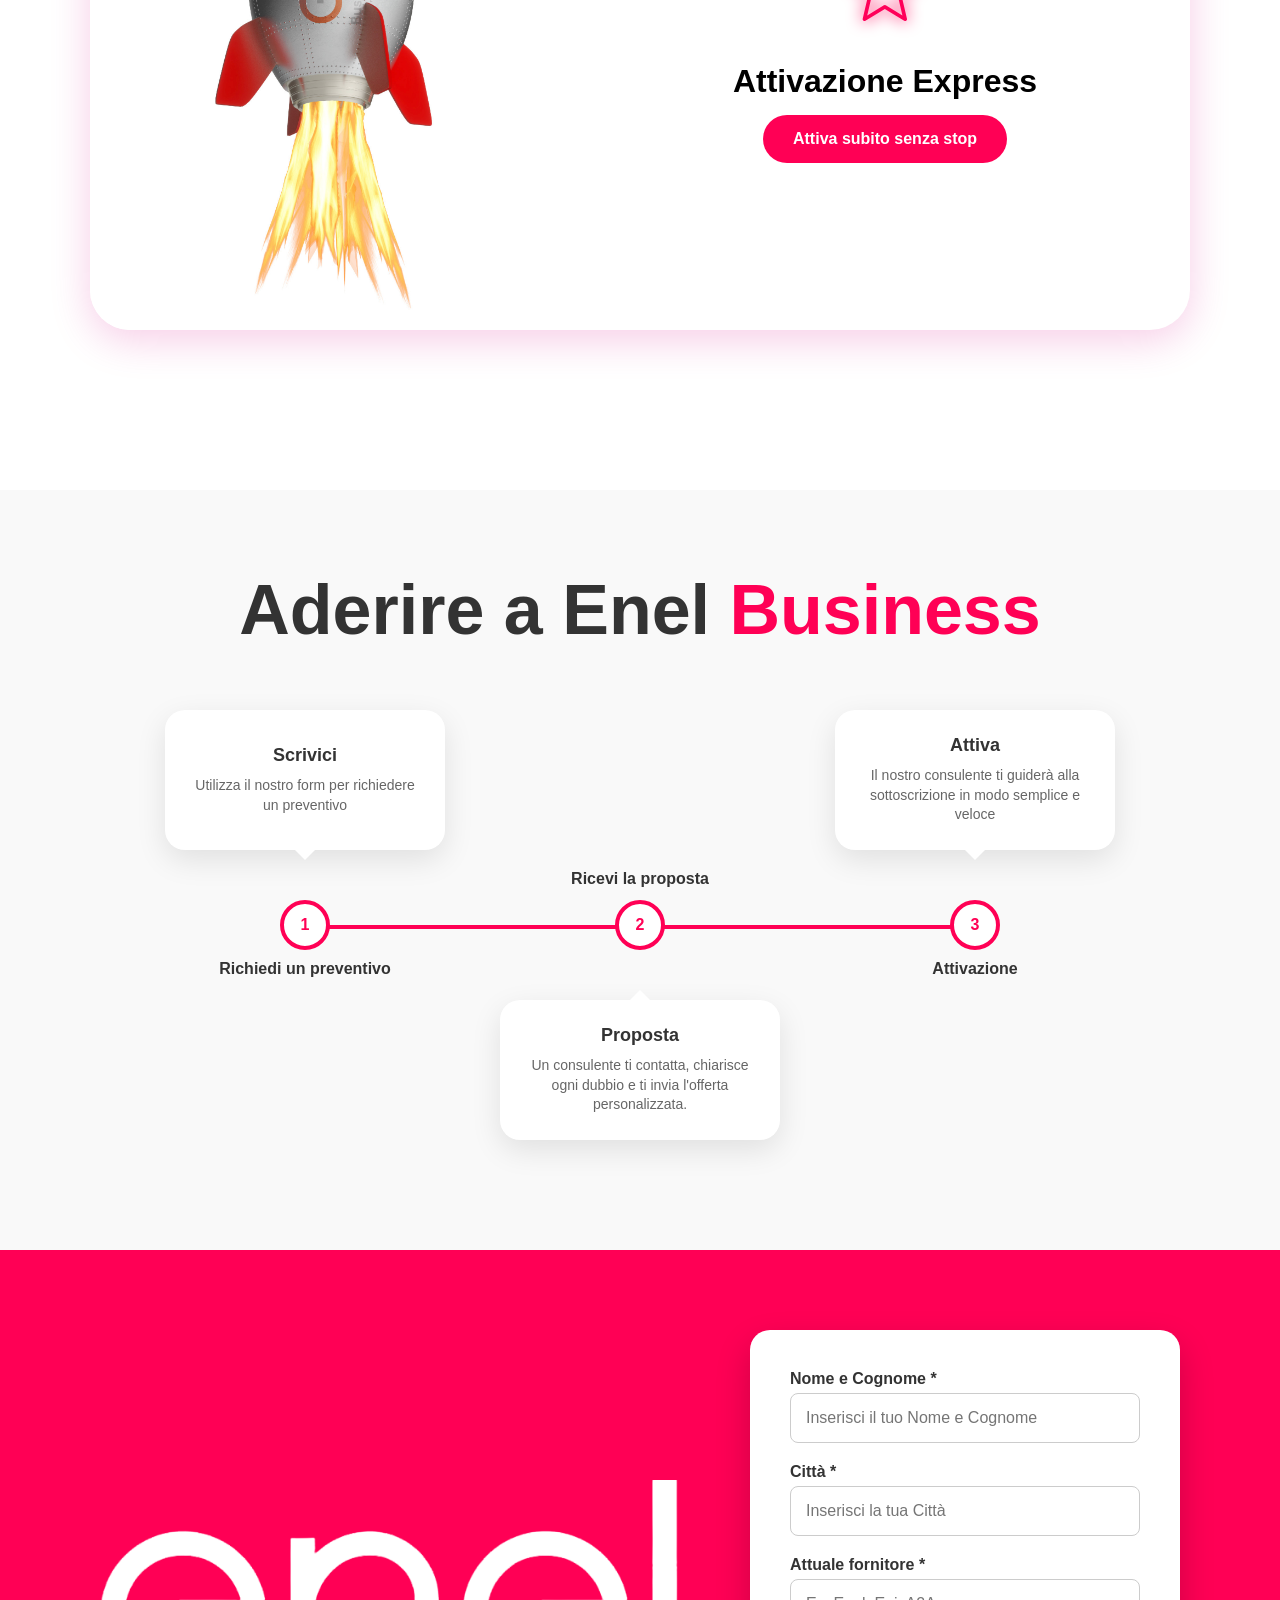
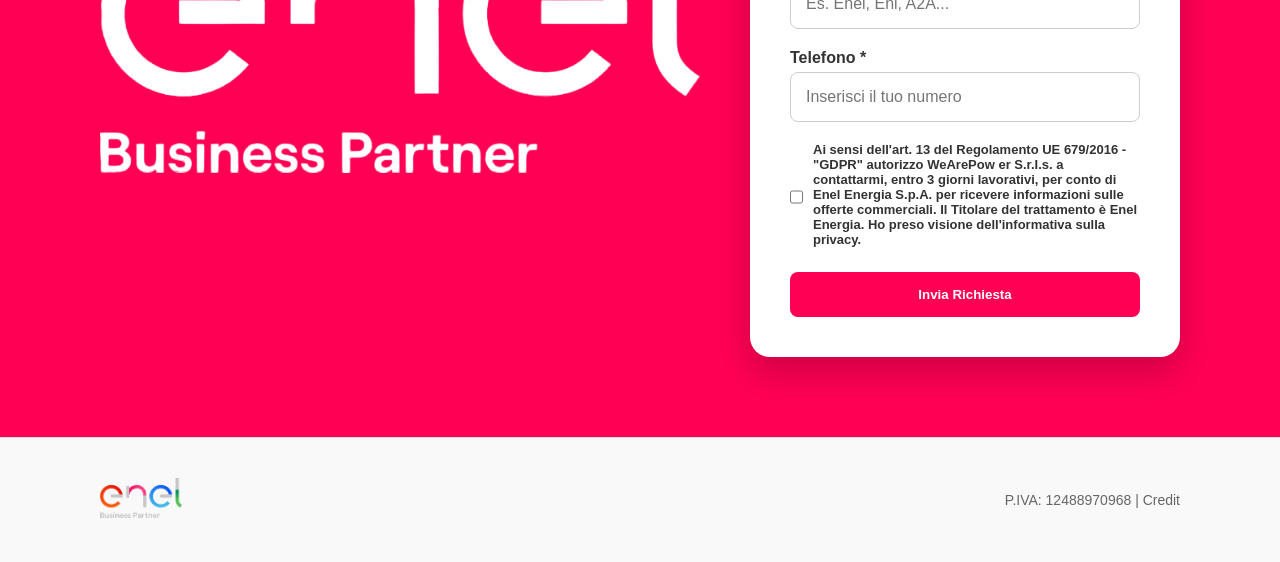
==== commit 6fe08cea: "Update index.html" ====
--- a/index.html
+++ b/index.html
@@ -22,6 +22,7 @@
     <link rel="stylesheet" href="style.css">
     <link href="https://unpkg.com/aos@2.3.1/dist/aos.css" rel="stylesheet">
     <meta name="robots" content="index, follow">
+    
 
     <script type="application/ld+json">
 {
